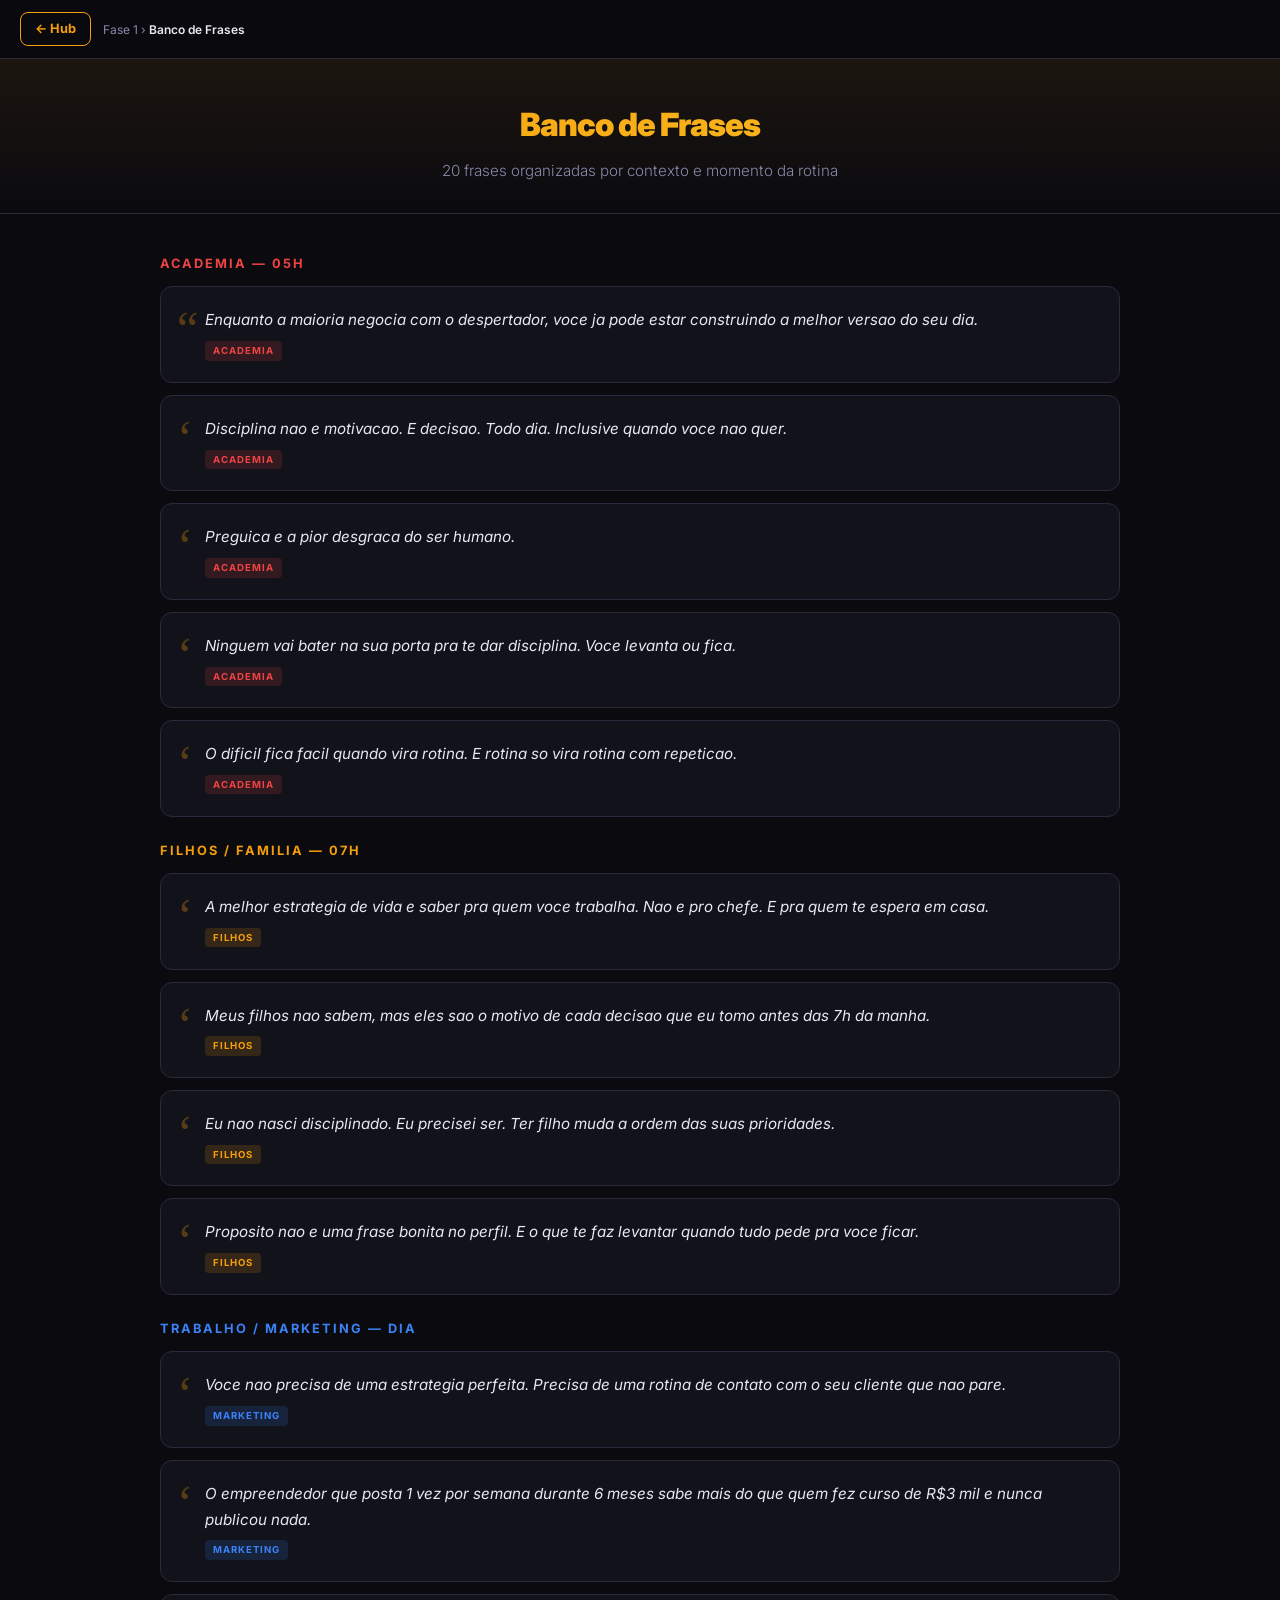
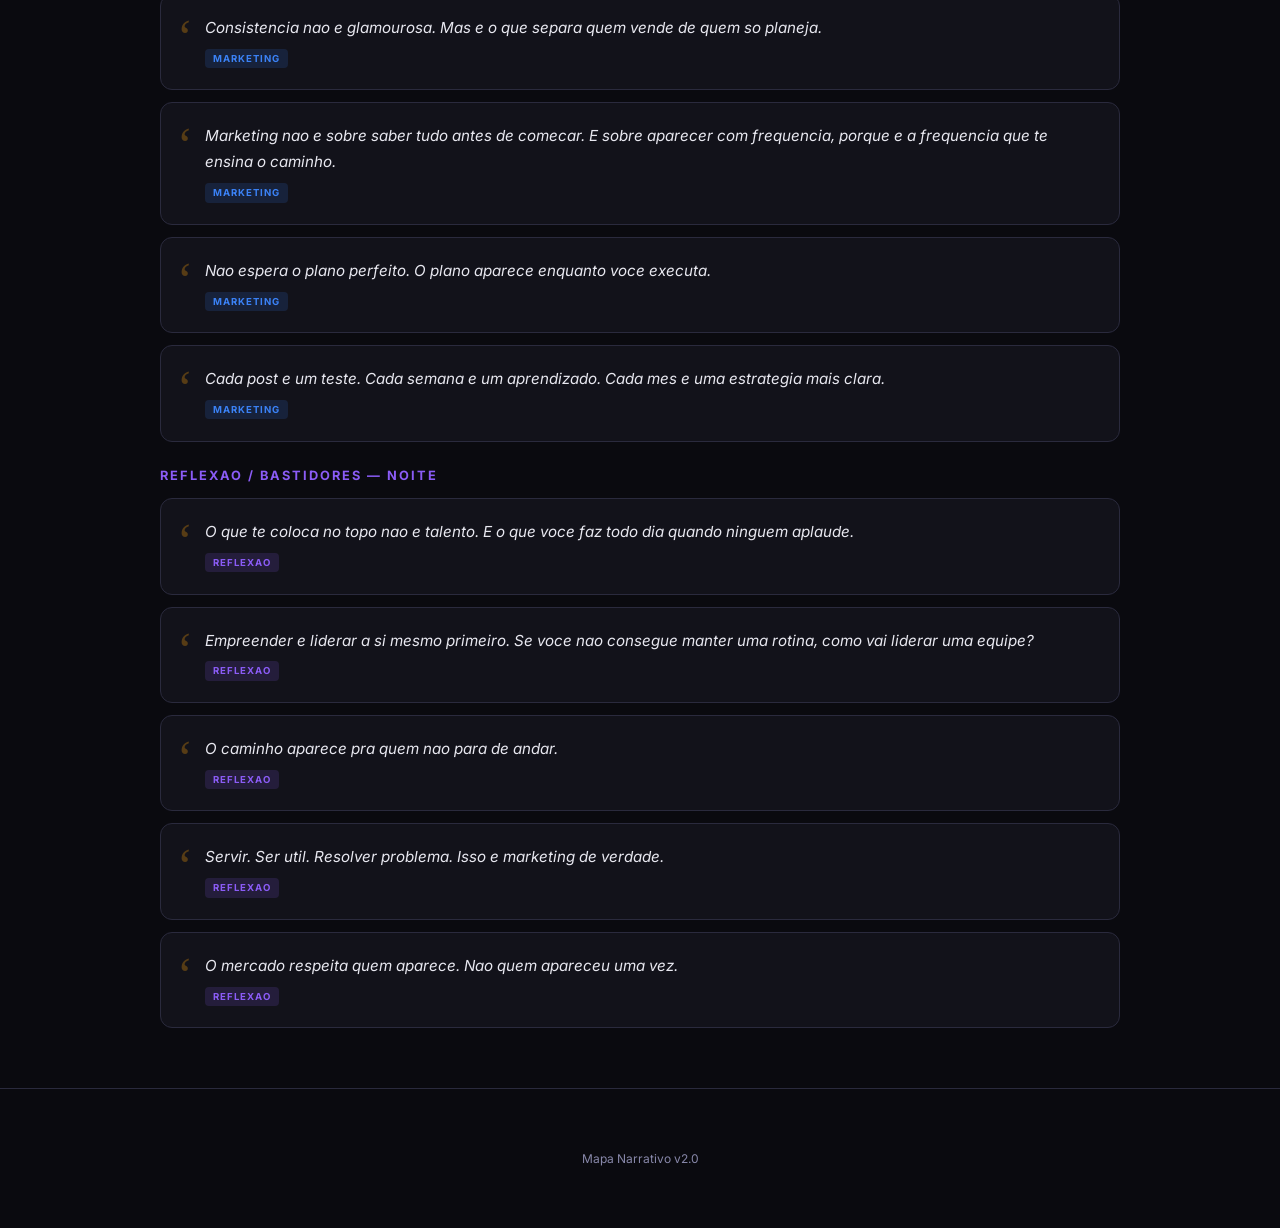
==== frases.html @ aa40a348 "feat: v2.0 multi-pagina — Hub + 12 paginas individuais + CSS compartilhado Hub central com navegacao" ====
<!DOCTYPE html>
<html lang="pt-BR">
<head><meta charset="UTF-8"><meta name="viewport" content="width=device-width, initial-scale=1.0"><title>Frases — Mapa Narrativo</title><link rel="stylesheet" href="styles.css"></head>
<body>
<div class="topbar"><a href="index.html" class="back">&#8592; Hub</a><div class="breadcrumb">Fase 1 &rsaquo; <span>Banco de Frases</span></div></div>
<div class="header"><h1>Banco de Frases</h1><p class="subtitle">20 frases organizadas por contexto e momento da rotina</p></div>

<div class="section">
  <h3 style="font-size:0.8rem;font-weight:700;color:var(--red);letter-spacing:2px;text-transform:uppercase;margin-bottom:12px">Academia — 05h</h3>
  <div class="frase-card"><p>Enquanto a maioria negocia com o despertador, voce ja pode estar construindo a melhor versao do seu dia.</p><span class="frase-tag tag-academia">Academia</span></div>
  <div class="frase-card"><p>Disciplina nao e motivacao. E decisao. Todo dia. Inclusive quando voce nao quer.</p><span class="frase-tag tag-academia">Academia</span></div>
  <div class="frase-card"><p>Preguica e a pior desgraca do ser humano.</p><span class="frase-tag tag-academia">Academia</span></div>
  <div class="frase-card"><p>Ninguem vai bater na sua porta pra te dar disciplina. Voce levanta ou fica.</p><span class="frase-tag tag-academia">Academia</span></div>
  <div class="frase-card"><p>O dificil fica facil quando vira rotina. E rotina so vira rotina com repeticao.</p><span class="frase-tag tag-academia">Academia</span></div>

  <h3 style="font-size:0.8rem;font-weight:700;color:var(--accent);letter-spacing:2px;text-transform:uppercase;margin:24px 0 12px">Filhos / Familia — 07h</h3>
  <div class="frase-card"><p>A melhor estrategia de vida e saber pra quem voce trabalha. Nao e pro chefe. E pra quem te espera em casa.</p><span class="frase-tag tag-filhos">Filhos</span></div>
  <div class="frase-card"><p>Meus filhos nao sabem, mas eles sao o motivo de cada decisao que eu tomo antes das 7h da manha.</p><span class="frase-tag tag-filhos">Filhos</span></div>
  <div class="frase-card"><p>Eu nao nasci disciplinado. Eu precisei ser. Ter filho muda a ordem das suas prioridades.</p><span class="frase-tag tag-filhos">Filhos</span></div>
  <div class="frase-card"><p>Proposito nao e uma frase bonita no perfil. E o que te faz levantar quando tudo pede pra voce ficar.</p><span class="frase-tag tag-filhos">Filhos</span></div>

  <h3 style="font-size:0.8rem;font-weight:700;color:var(--blue);letter-spacing:2px;text-transform:uppercase;margin:24px 0 12px">Trabalho / Marketing — Dia</h3>
  <div class="frase-card"><p>Voce nao precisa de uma estrategia perfeita. Precisa de uma rotina de contato com o seu cliente que nao pare.</p><span class="frase-tag tag-trabalho">Marketing</span></div>
  <div class="frase-card"><p>O empreendedor que posta 1 vez por semana durante 6 meses sabe mais do que quem fez curso de R$3 mil e nunca publicou nada.</p><span class="frase-tag tag-trabalho">Marketing</span></div>
  <div class="frase-card"><p>Consistencia nao e glamourosa. Mas e o que separa quem vende de quem so planeja.</p><span class="frase-tag tag-trabalho">Marketing</span></div>
  <div class="frase-card"><p>Marketing nao e sobre saber tudo antes de comecar. E sobre aparecer com frequencia, porque e a frequencia que te ensina o caminho.</p><span class="frase-tag tag-trabalho">Marketing</span></div>
  <div class="frase-card"><p>Nao espera o plano perfeito. O plano aparece enquanto voce executa.</p><span class="frase-tag tag-trabalho">Marketing</span></div>
  <div class="frase-card"><p>Cada post e um teste. Cada semana e um aprendizado. Cada mes e uma estrategia mais clara.</p><span class="frase-tag tag-trabalho">Marketing</span></div>

  <h3 style="font-size:0.8rem;font-weight:700;color:var(--purple);letter-spacing:2px;text-transform:uppercase;margin:24px 0 12px">Reflexao / Bastidores — Noite</h3>
  <div class="frase-card"><p>O que te coloca no topo nao e talento. E o que voce faz todo dia quando ninguem aplaude.</p><span class="frase-tag tag-reflexao">Reflexao</span></div>
  <div class="frase-card"><p>Empreender e liderar a si mesmo primeiro. Se voce nao consegue manter uma rotina, como vai liderar uma equipe?</p><span class="frase-tag tag-reflexao">Reflexao</span></div>
  <div class="frase-card"><p>O caminho aparece pra quem nao para de andar.</p><span class="frase-tag tag-reflexao">Reflexao</span></div>
  <div class="frase-card"><p>Servir. Ser util. Resolver problema. Isso e marketing de verdade.</p><span class="frase-tag tag-reflexao">Reflexao</span></div>
  <div class="frase-card"><p>O mercado respeita quem aparece. Nao quem apareceu uma vez.</p><span class="frase-tag tag-reflexao">Reflexao</span></div>
</div>

<div class="footer"><p>Mapa Narrativo v2.0</p></div>
</body></html>
---- styles.css ----
@import url('https://fonts.googleapis.com/css2?family=Inter:wght@300;400;500;600;700;800;900&display=swap');

:root {
  --bg: #0a0a0f;
  --surface: #12121a;
  --surface-2: #1a1a26;
  --surface-3: #222233;
  --border: #2a2a3d;
  --text: #e8e8f0;
  --text-muted: #8888aa;
  --accent: #f59e0b;
  --accent-glow: rgba(245, 158, 11, 0.15);
  --blue: #3b82f6;
  --green: #10b981;
  --red: #ef4444;
  --purple: #8b5cf6;
  --cyan: #06b6d4;
}

* { margin: 0; padding: 0; box-sizing: border-box; }

body {
  font-family: 'Inter', sans-serif;
  background: var(--bg);
  color: var(--text);
  line-height: 1.6;
  min-height: 100vh;
}

/* HEADER */
.header {
  text-align: center;
  padding: 40px 20px 30px;
  background: linear-gradient(180deg, rgba(245,158,11,0.08) 0%, transparent 100%);
  border-bottom: 1px solid var(--border);
}
.header h1 {
  font-size: 2rem;
  font-weight: 900;
  letter-spacing: -1px;
  background: linear-gradient(135deg, var(--accent), #fbbf24);
  -webkit-background-clip: text;
  -webkit-text-fill-color: transparent;
  margin-bottom: 8px;
}
.header .subtitle {
  font-size: 0.95rem;
  color: var(--text-muted);
  max-width: 600px;
  margin: 0 auto;
  font-weight: 300;
}
.header .version {
  margin-top: 12px;
  font-size: 0.7rem;
  color: var(--text-muted);
  opacity: 0.5;
}

/* TOPBAR NAV */
.topbar {
  display: flex;
  align-items: center;
  gap: 12px;
  padding: 12px 20px;
  background: rgba(10,10,15,0.95);
  backdrop-filter: blur(10px);
  border-bottom: 1px solid var(--border);
  position: sticky;
  top: 0;
  z-index: 100;
}
.topbar .back {
  color: var(--accent);
  text-decoration: none;
  font-size: 0.8rem;
  font-weight: 700;
  padding: 6px 14px;
  border-radius: 8px;
  border: 1px solid var(--accent);
  transition: all 0.3s;
  white-space: nowrap;
}
.topbar .back:hover {
  background: var(--accent);
  color: var(--bg);
}
.topbar .breadcrumb {
  font-size: 0.75rem;
  color: var(--text-muted);
}
.topbar .breadcrumb span { color: var(--text); font-weight: 600; }

/* SECTIONS */
.section {
  margin: 40px auto;
  max-width: 1000px;
  padding: 0 20px;
}
.section-title {
  display: flex;
  align-items: center;
  gap: 12px;
  margin-bottom: 24px;
  padding-bottom: 12px;
  border-bottom: 1px solid var(--border);
}
.section-title .icon {
  width: 40px;
  height: 40px;
  border-radius: 10px;
  display: flex;
  align-items: center;
  justify-content: center;
  font-size: 1.2rem;
  flex-shrink: 0;
}
.section-title h2 {
  font-size: 1.4rem;
  font-weight: 800;
  letter-spacing: -0.5px;
}
.section-title .count {
  font-size: 0.7rem;
  color: var(--text-muted);
  background: var(--surface-2);
  padding: 2px 10px;
  border-radius: 10px;
  margin-left: auto;
}

.icon-amber { background: var(--accent-glow); color: var(--accent); }
.icon-blue { background: rgba(59,130,246,0.15); color: var(--blue); }
.icon-green { background: rgba(16,185,129,0.15); color: var(--green); }
.icon-red { background: rgba(239,68,68,0.15); color: var(--red); }
.icon-purple { background: rgba(139,92,246,0.15); color: var(--purple); }
.icon-cyan { background: rgba(6,182,212,0.15); color: var(--cyan); }

/* CARDS */
.cards { display: grid; gap: 16px; }
.cards.cols-2 { grid-template-columns: repeat(auto-fit, minmax(300px, 1fr)); }
.cards.cols-3 { grid-template-columns: repeat(auto-fit, minmax(260px, 1fr)); }
.cards.cols-4 { grid-template-columns: repeat(auto-fit, minmax(200px, 1fr)); }

.card {
  background: var(--surface);
  border: 1px solid var(--border);
  border-radius: 12px;
  padding: 24px;
  transition: all 0.3s;
}
.card:hover {
  border-color: var(--accent);
  transform: translateY(-2px);
  box-shadow: 0 8px 30px rgba(0,0,0,0.3);
}
.card-label {
  font-size: 0.65rem;
  font-weight: 700;
  letter-spacing: 2px;
  text-transform: uppercase;
  margin-bottom: 8px;
}
.card h3 { font-size: 1.1rem; font-weight: 700; margin-bottom: 8px; }
.card p, .card li { font-size: 0.85rem; color: var(--text-muted); line-height: 1.7; }
.card ul { list-style: none; padding: 0; }
.card ul li::before {
  content: '';
  display: inline-block;
  width: 6px;
  height: 6px;
  border-radius: 50%;
  margin-right: 8px;
  vertical-align: middle;
}

.accent-amber .card-label, .accent-amber h3 { color: var(--accent); }
.accent-amber ul li::before { background: var(--accent); }
.accent-blue .card-label, .accent-blue h3 { color: var(--blue); }
.accent-blue ul li::before { background: var(--blue); }
.accent-green .card-label, .accent-green h3 { color: var(--green); }
.accent-green ul li::before { background: var(--green); }
.accent-red .card-label, .accent-red h3 { color: var(--red); }
.accent-red ul li::before { background: var(--red); }
.accent-purple .card-label, .accent-purple h3 { color: var(--purple); }
.accent-purple ul li::before { background: var(--purple); }
.accent-cyan .card-label, .accent-cyan h3 { color: var(--cyan); }
.accent-cyan ul li::before { background: var(--cyan); }

/* TESE */
.tese {
  max-width: 800px;
  margin: 40px auto;
  padding: 40px;
  background: var(--surface);
  border: 1px solid var(--accent);
  border-radius: 16px;
  text-align: center;
  box-shadow: 0 0 60px var(--accent-glow);
  position: relative;
}
.tese::before {
  content: 'TESE CENTRAL';
  position: absolute;
  top: -12px;
  left: 50%;
  transform: translateX(-50%);
  background: var(--accent);
  color: var(--bg);
  font-size: 0.7rem;
  font-weight: 800;
  padding: 4px 16px;
  border-radius: 20px;
  letter-spacing: 2px;
}
.tese blockquote {
  font-size: 1.3rem;
  font-weight: 500;
  line-height: 1.8;
  font-style: italic;
}

/* CICLO */
.ciclo {
  max-width: 700px;
  margin: 40px auto;
  display: flex;
  justify-content: center;
  gap: 0;
  flex-wrap: wrap;
  align-items: center;
}
.ciclo-step {
  background: var(--surface-2);
  border: 1px solid var(--border);
  border-radius: 12px;
  padding: 16px 24px;
  text-align: center;
  min-width: 140px;
}
.ciclo-step .step-num { font-size: 0.65rem; font-weight: 700; color: var(--accent); letter-spacing: 2px; text-transform: uppercase; }
.ciclo-step .step-title { font-size: 1rem; font-weight: 700; margin-top: 4px; }
.ciclo-step .step-desc { font-size: 0.75rem; color: var(--text-muted); margin-top: 4px; }
.ciclo-arrow { font-size: 1.5rem; color: var(--accent); padding: 0 8px; }

/* BANDEIRA */
.bandeira {
  background: var(--surface);
  border-left: 4px solid var(--accent);
  border-radius: 0 12px 12px 0;
  padding: 24px 28px;
  margin-bottom: 16px;
}
.bandeira .num { font-size: 0.65rem; font-weight: 800; color: var(--accent); letter-spacing: 2px; margin-bottom: 4px; }
.bandeira h3 { font-size: 1.1rem; font-weight: 700; margin-bottom: 8px; }
.bandeira p { font-size: 0.85rem; color: var(--text-muted); }

/* ORIGEM */
.origem-box {
  max-width: 700px;
  margin: 0 auto;
  background: var(--surface);
  border: 1px solid var(--border);
  border-radius: 16px;
  padding: 40px;
  text-align: center;
}
.origem-box .origem-quote { font-size: 1.15rem; font-style: italic; line-height: 1.8; margin-bottom: 16px; }
.origem-box .origem-sub { font-size: 0.85rem; color: var(--text-muted); max-width: 500px; margin: 0 auto; }

/* TIMELINE */
.timeline { position: relative; padding-left: 60px; }
.timeline::before {
  content: '';
  position: absolute;
  left: 24px;
  top: 0;
  bottom: 0;
  width: 2px;
  background: linear-gradient(180deg, var(--red), var(--accent), var(--blue), var(--purple));
}
.timeline-item {
  position: relative;
  margin-bottom: 32px;
  background: var(--surface);
  border: 1px solid var(--border);
  border-radius: 12px;
  padding: 24px;
}
.timeline-item::before {
  content: '';
  position: absolute;
  left: -44px;
  top: 28px;
  width: 14px;
  height: 14px;
  border-radius: 50%;
  border: 3px solid;
  background: var(--bg);
}
.timeline-item:nth-child(1)::before { border-color: var(--red); }
.timeline-item:nth-child(2)::before { border-color: var(--accent); }
.timeline-item:nth-child(3)::before { border-color: var(--blue); }
.timeline-item:nth-child(4)::before { border-color: var(--purple); }
.timeline-hora { font-size: 0.7rem; font-weight: 800; letter-spacing: 2px; margin-bottom: 4px; }
.timeline-item:nth-child(1) .timeline-hora { color: var(--red); }
.timeline-item:nth-child(2) .timeline-hora { color: var(--accent); }
.timeline-item:nth-child(3) .timeline-hora { color: var(--blue); }
.timeline-item:nth-child(4) .timeline-hora { color: var(--purple); }
.timeline-item h3 { font-size: 1.05rem; font-weight: 700; margin-bottom: 4px; }
.timeline-meta { display: flex; gap: 16px; margin-top: 8px; flex-wrap: wrap; }
.timeline-meta span { font-size: 0.75rem; color: var(--text-muted); background: var(--surface-2); padding: 4px 10px; border-radius: 6px; }

/* FRASES */
.frase-card {
  background: var(--surface);
  border: 1px solid var(--border);
  border-radius: 12px;
  padding: 20px 24px;
  margin-bottom: 12px;
  position: relative;
  transition: all 0.3s;
}
.frase-card:hover { border-color: var(--accent); background: var(--surface-2); }
.frase-card::before { content: open-quote; font-size: 3rem; color: var(--accent); opacity: 0.3; position: absolute; top: 4px; left: 16px; font-family: Georgia, serif; }
.frase-card p { font-size: 0.95rem; font-style: italic; padding-left: 20px; line-height: 1.7; }
.frase-tag { display: inline-block; font-size: 0.6rem; font-weight: 700; letter-spacing: 1px; text-transform: uppercase; padding: 2px 8px; border-radius: 4px; margin-top: 8px; margin-left: 20px; }
.tag-academia { background: rgba(239,68,68,0.15); color: var(--red); }
.tag-filhos { background: var(--accent-glow); color: var(--accent); }
.tag-trabalho { background: rgba(59,130,246,0.15); color: var(--blue); }
.tag-reflexao { background: rgba(139,92,246,0.15); color: var(--purple); }

/* QUADRANTE */
.quadrante {
  display: grid;
  grid-template-columns: 1fr 1fr;
  gap: 16px;
  max-width: 700px;
  margin: 0 auto;
  position: relative;
}
.quadrante::before { content: ''; position: absolute; top: 50%; left: 0; right: 0; height: 1px; background: var(--border); }
.quadrante::after { content: ''; position: absolute; left: 50%; top: 0; bottom: 0; width: 1px; background: var(--border); }
.quad-item {
  background: var(--surface);
  border: 1px solid var(--border);
  border-radius: 12px;
  padding: 24px;
  text-align: center;
  transition: all 0.3s;
}
.quad-item:hover { border-color: var(--accent); }
.quad-item .quad-name { font-size: 0.95rem; font-weight: 800; margin-bottom: 4px; }
.quad-item .quad-role { font-size: 0.7rem; color: var(--text-muted); margin-bottom: 8px; }
.quad-item .quad-absorve { font-size: 0.8rem; color: var(--accent); font-style: italic; }
.quad-axis { text-align: center; font-size: 0.65rem; font-weight: 700; letter-spacing: 3px; text-transform: uppercase; color: var(--text-muted); padding: 8px 0; }

/* PILAR */
.pilar-card {
  background: var(--surface);
  border: 1px solid var(--border);
  border-radius: 12px;
  padding: 28px;
  position: relative;
  overflow: hidden;
}
.pilar-card::after { content: ''; position: absolute; top: 0; left: 0; right: 0; height: 3px; }
.pilar-card:nth-child(1)::after { background: var(--red); }
.pilar-card:nth-child(2)::after { background: var(--accent); }
.pilar-card:nth-child(3)::after { background: var(--green); }
.pilar-card:nth-child(4)::after { background: var(--blue); }
.pilar-num { font-size: 2.5rem; font-weight: 900; opacity: 0.1; position: absolute; top: 12px; right: 20px; }
.pilar-card h3 { font-size: 1rem; font-weight: 700; margin-bottom: 8px; }
.pilar-card .pilar-msg { font-size: 0.8rem; color: var(--accent); font-style: italic; margin-top: 12px; padding-top: 12px; border-top: 1px solid var(--border); }

/* TABLE */
.compare-table { width: 100%; border-collapse: collapse; }
.compare-table th { text-align: left; font-size: 0.7rem; font-weight: 700; letter-spacing: 2px; text-transform: uppercase; color: var(--text-muted); padding: 12px 16px; border-bottom: 1px solid var(--border); }
.compare-table td { padding: 14px 16px; font-size: 0.85rem; border-bottom: 1px solid var(--border); vertical-align: top; }
.compare-table tr:last-child td { border-bottom: none; }
.compare-table .outros { color: var(--text-muted); }
.compare-table .voce { color: var(--accent); font-weight: 600; }

/* FOOTER */
.footer {
  text-align: center;
  padding: 60px 20px;
  color: var(--text-muted);
  font-size: 0.75rem;
  border-top: 1px solid var(--border);
  margin-top: 60px;
}
.footer .status {
  display: inline-block;
  background: rgba(16,185,129,0.15);
  color: var(--green);
  padding: 4px 12px;
  border-radius: 20px;
  font-weight: 600;
  font-size: 0.7rem;
  margin-bottom: 8px;
}

/* HUB */
.hub-grid {
  display: grid;
  grid-template-columns: repeat(auto-fit, minmax(280px, 1fr));
  gap: 16px;
  max-width: 1000px;
  margin: 0 auto;
  padding: 0 20px;
}
.hub-card {
  background: var(--surface);
  border: 1px solid var(--border);
  border-radius: 16px;
  padding: 28px;
  text-decoration: none;
  color: var(--text);
  transition: all 0.3s;
  position: relative;
  overflow: hidden;
}
.hub-card:hover {
  border-color: var(--accent);
  transform: translateY(-4px);
  box-shadow: 0 12px 40px rgba(0,0,0,0.4);
}
.hub-card .hub-icon { font-size: 1.5rem; margin-bottom: 12px; display: block; }
.hub-card .hub-phase { font-size: 0.6rem; font-weight: 700; letter-spacing: 2px; text-transform: uppercase; margin-bottom: 6px; }
.hub-card h3 { font-size: 1.05rem; font-weight: 700; margin-bottom: 6px; }
.hub-card p { font-size: 0.8rem; color: var(--text-muted); }
.hub-card::after { content: ''; position: absolute; top: 0; left: 0; right: 0; height: 3px; }

/* RESPONSIVE */
@media (max-width: 768px) {
  .header h1 { font-size: 1.6rem; }
  .tese blockquote { font-size: 1.05rem; }
  .ciclo { flex-direction: column; align-items: center; }
  .ciclo-arrow { transform: rotate(90deg); }
  .quadrante { grid-template-columns: 1fr; }
  .quadrante::after { display: none; }
  .timeline { padding-left: 40px; }
  .timeline::before { left: 14px; }
  .timeline-item::before { left: -34px; }
  .hub-grid { grid-template-columns: 1fr; }
  .cards.cols-4 { grid-template-columns: repeat(auto-fit, minmax(140px, 1fr)); }
}
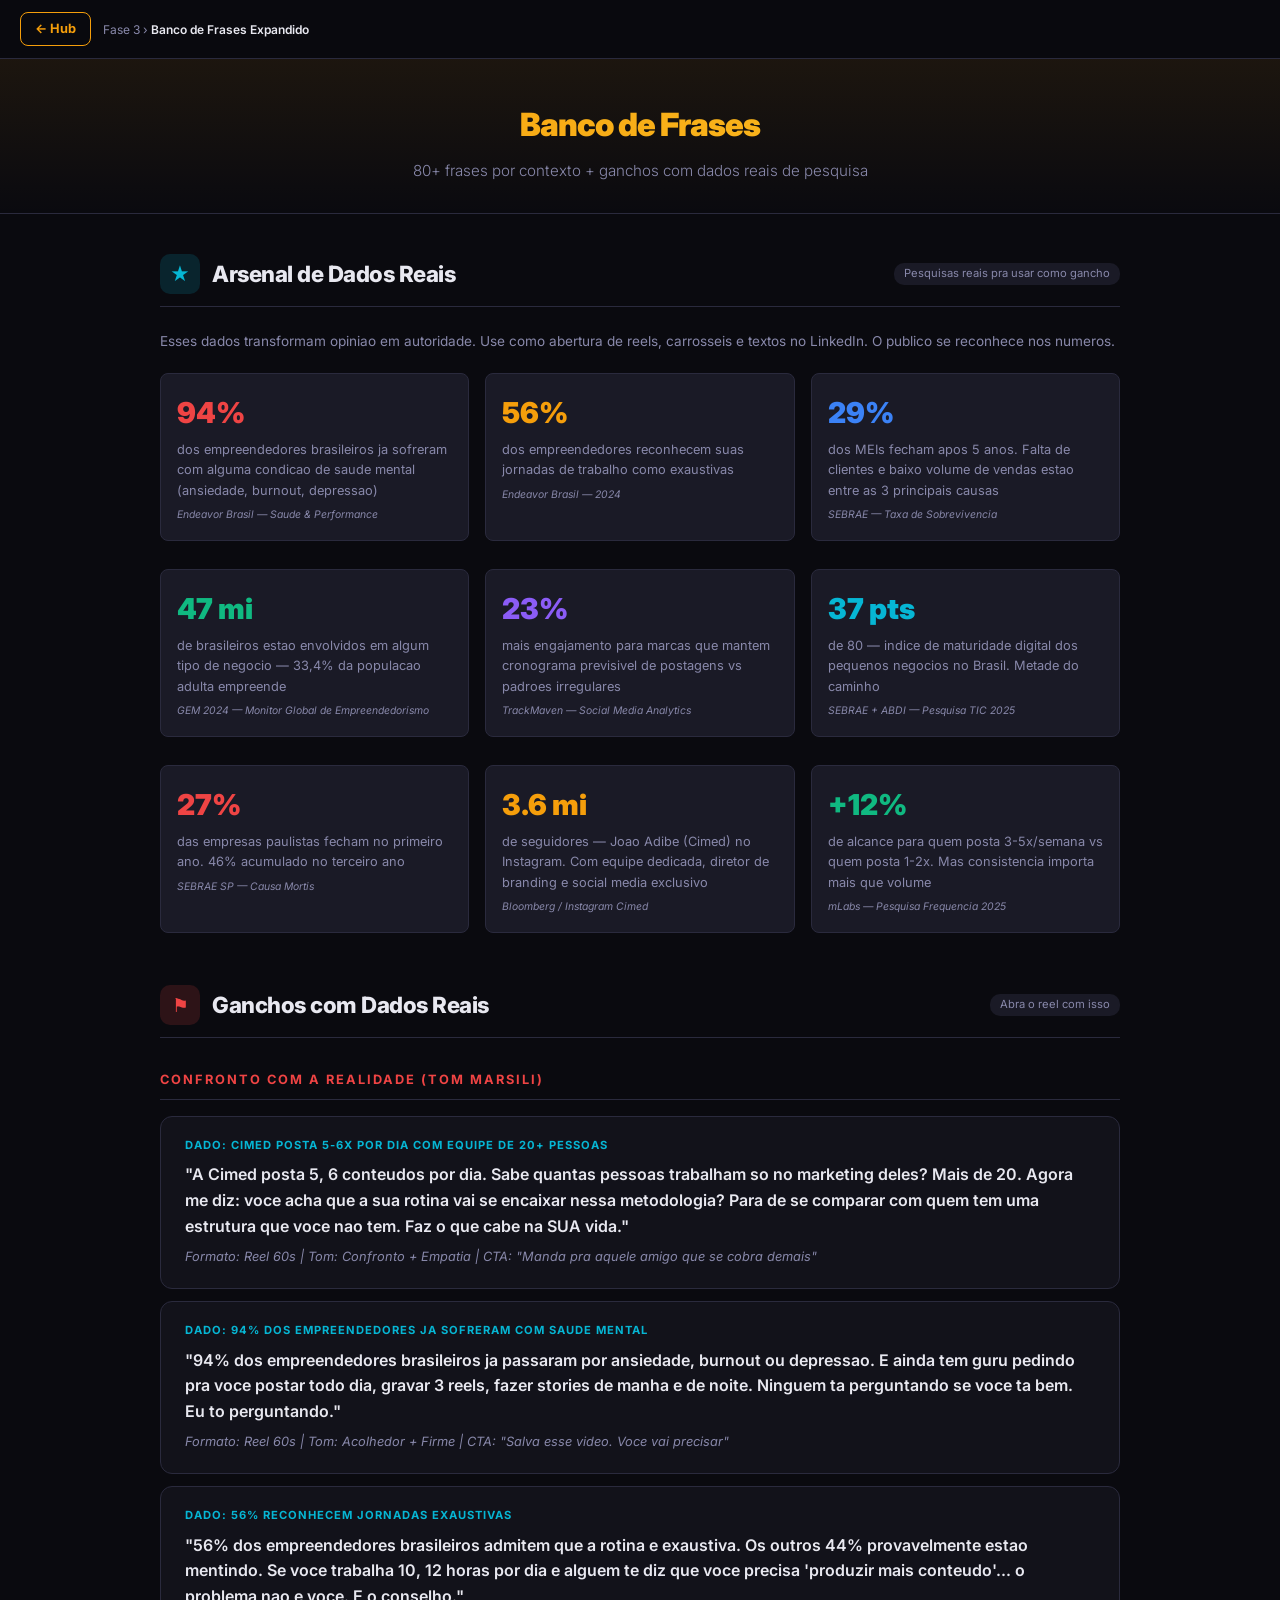
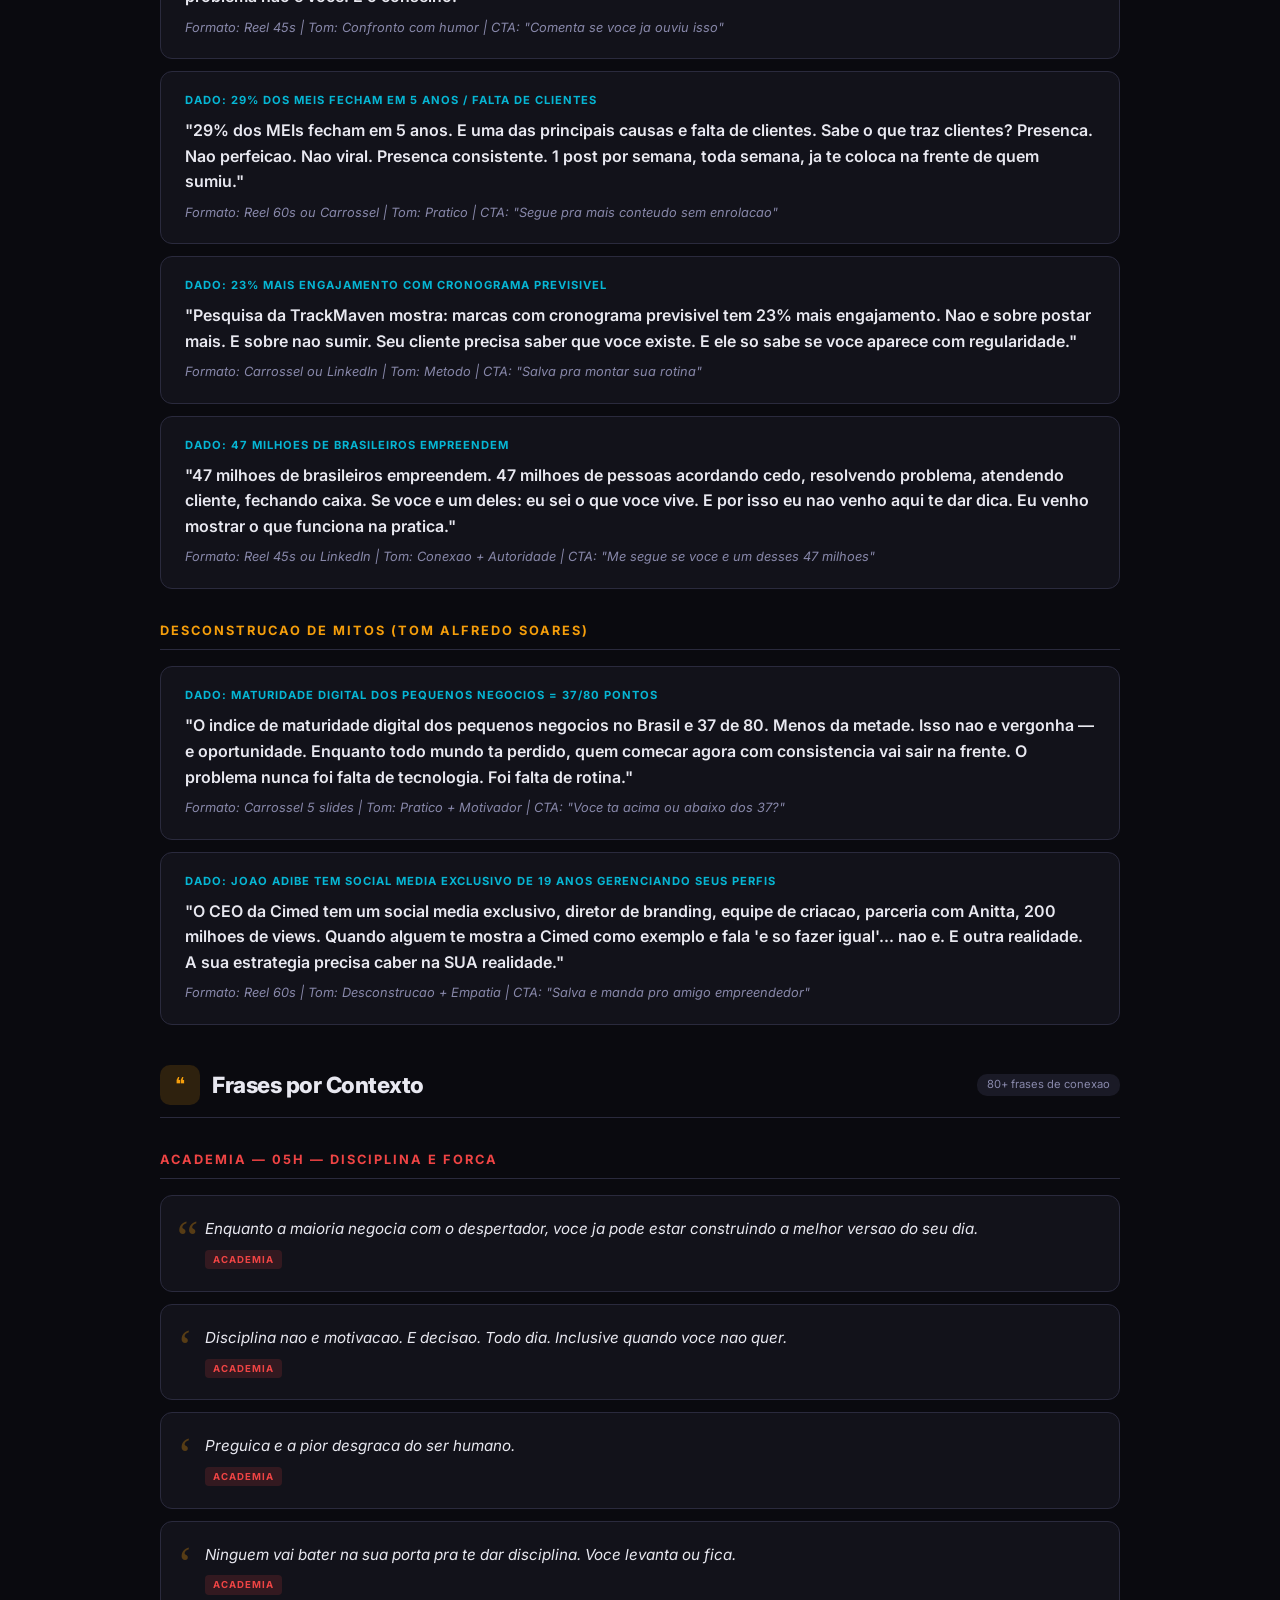
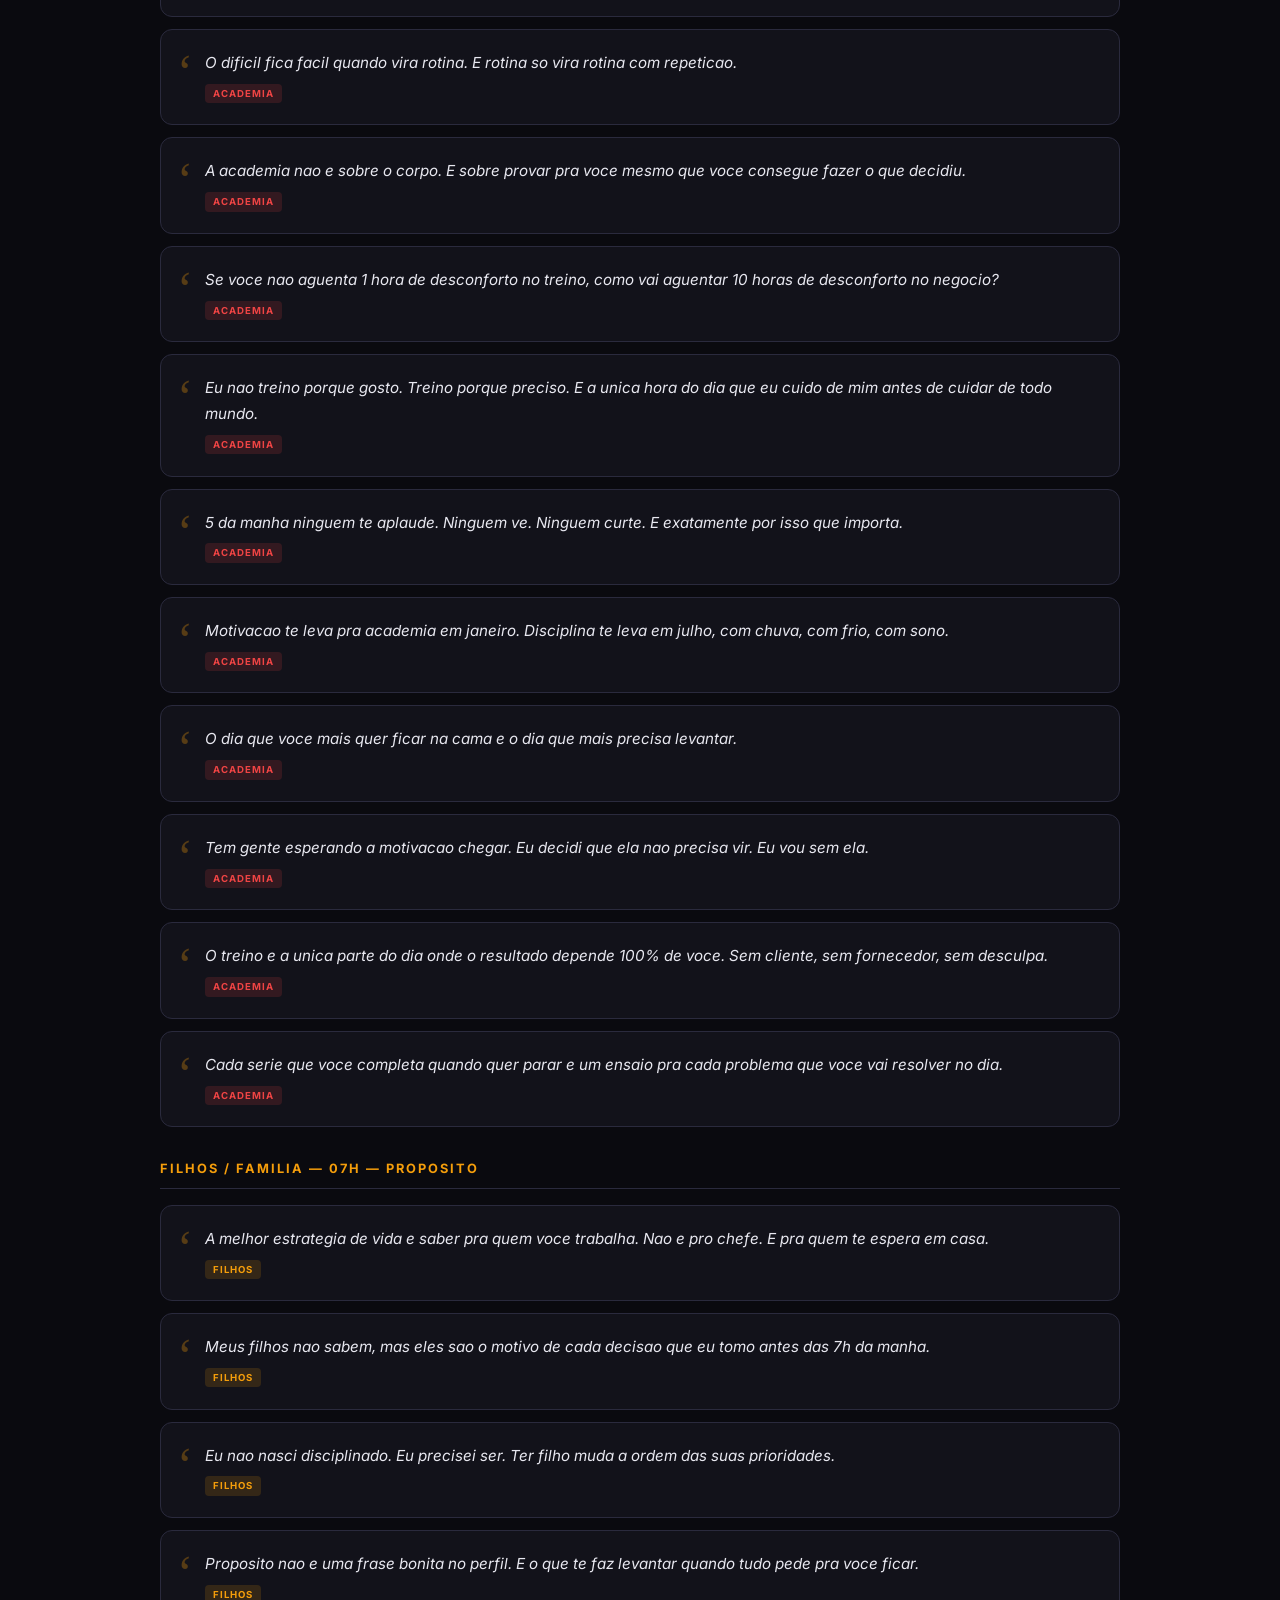
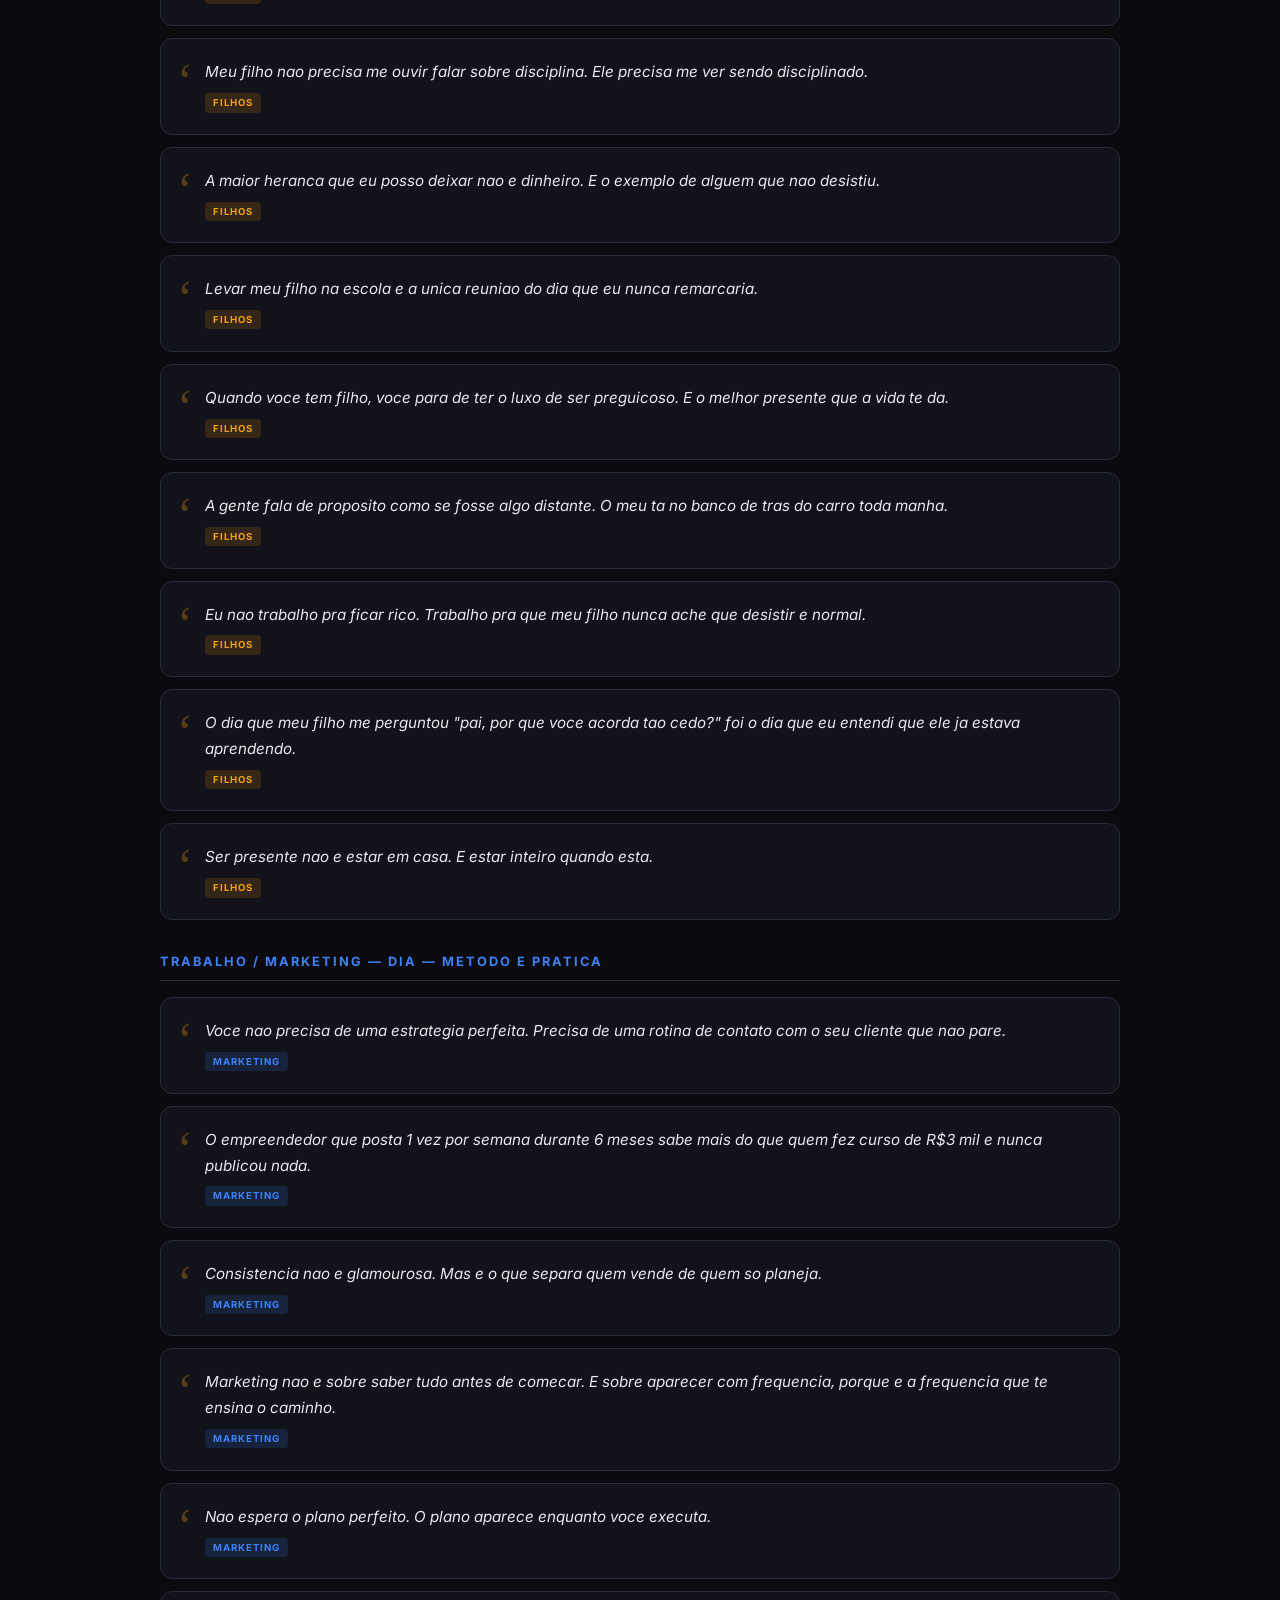
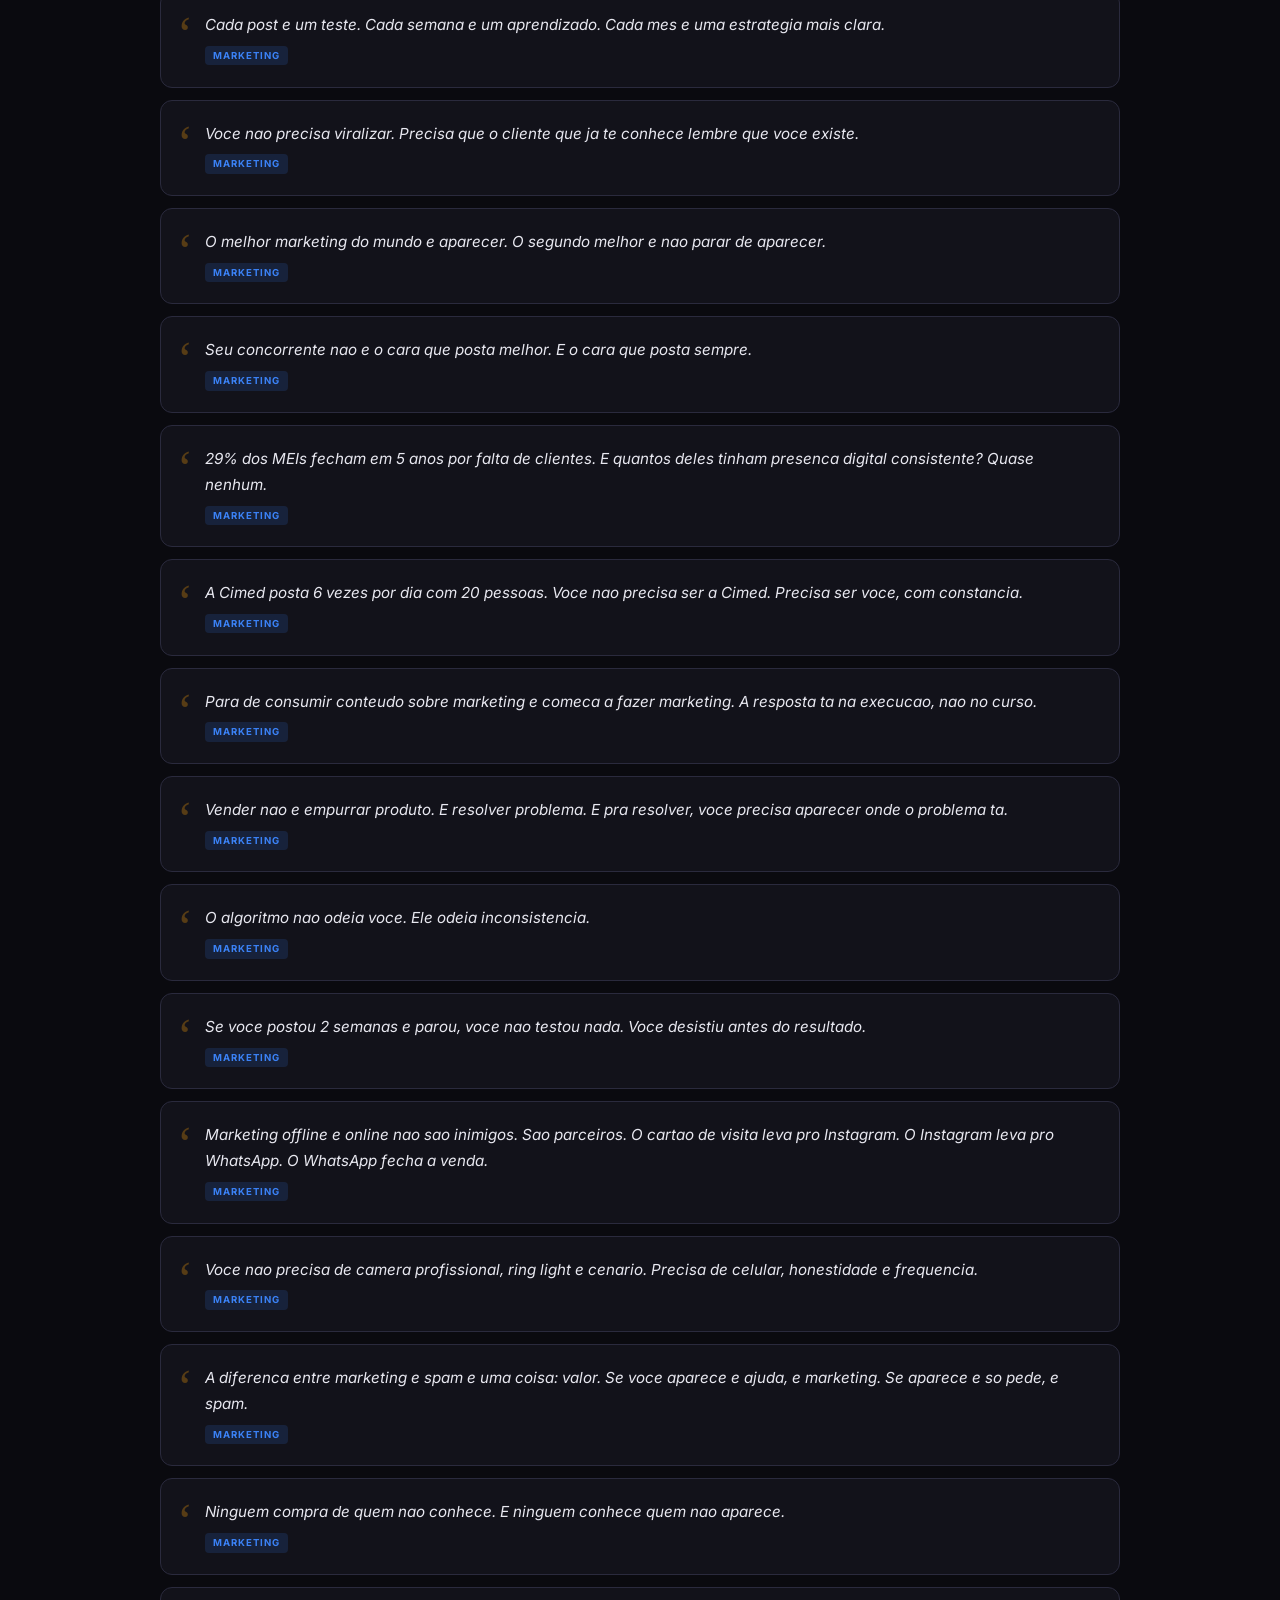
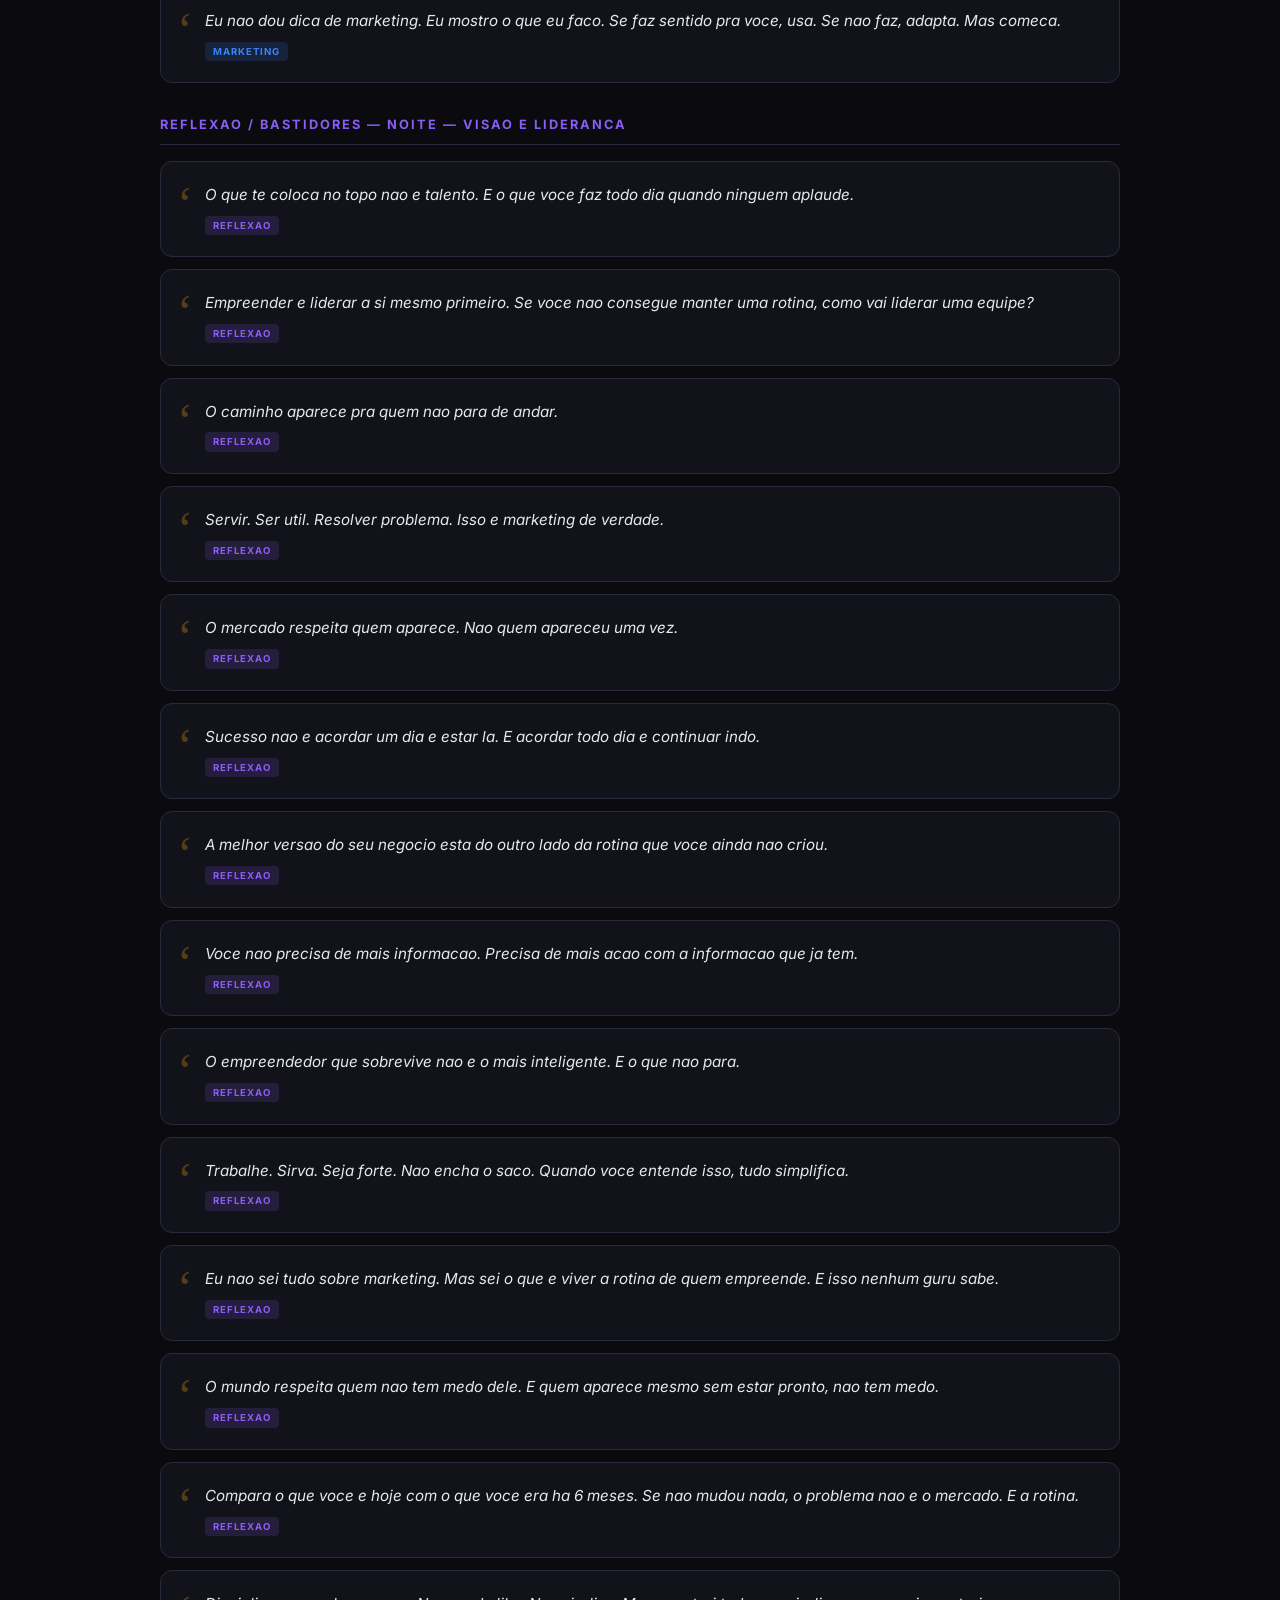
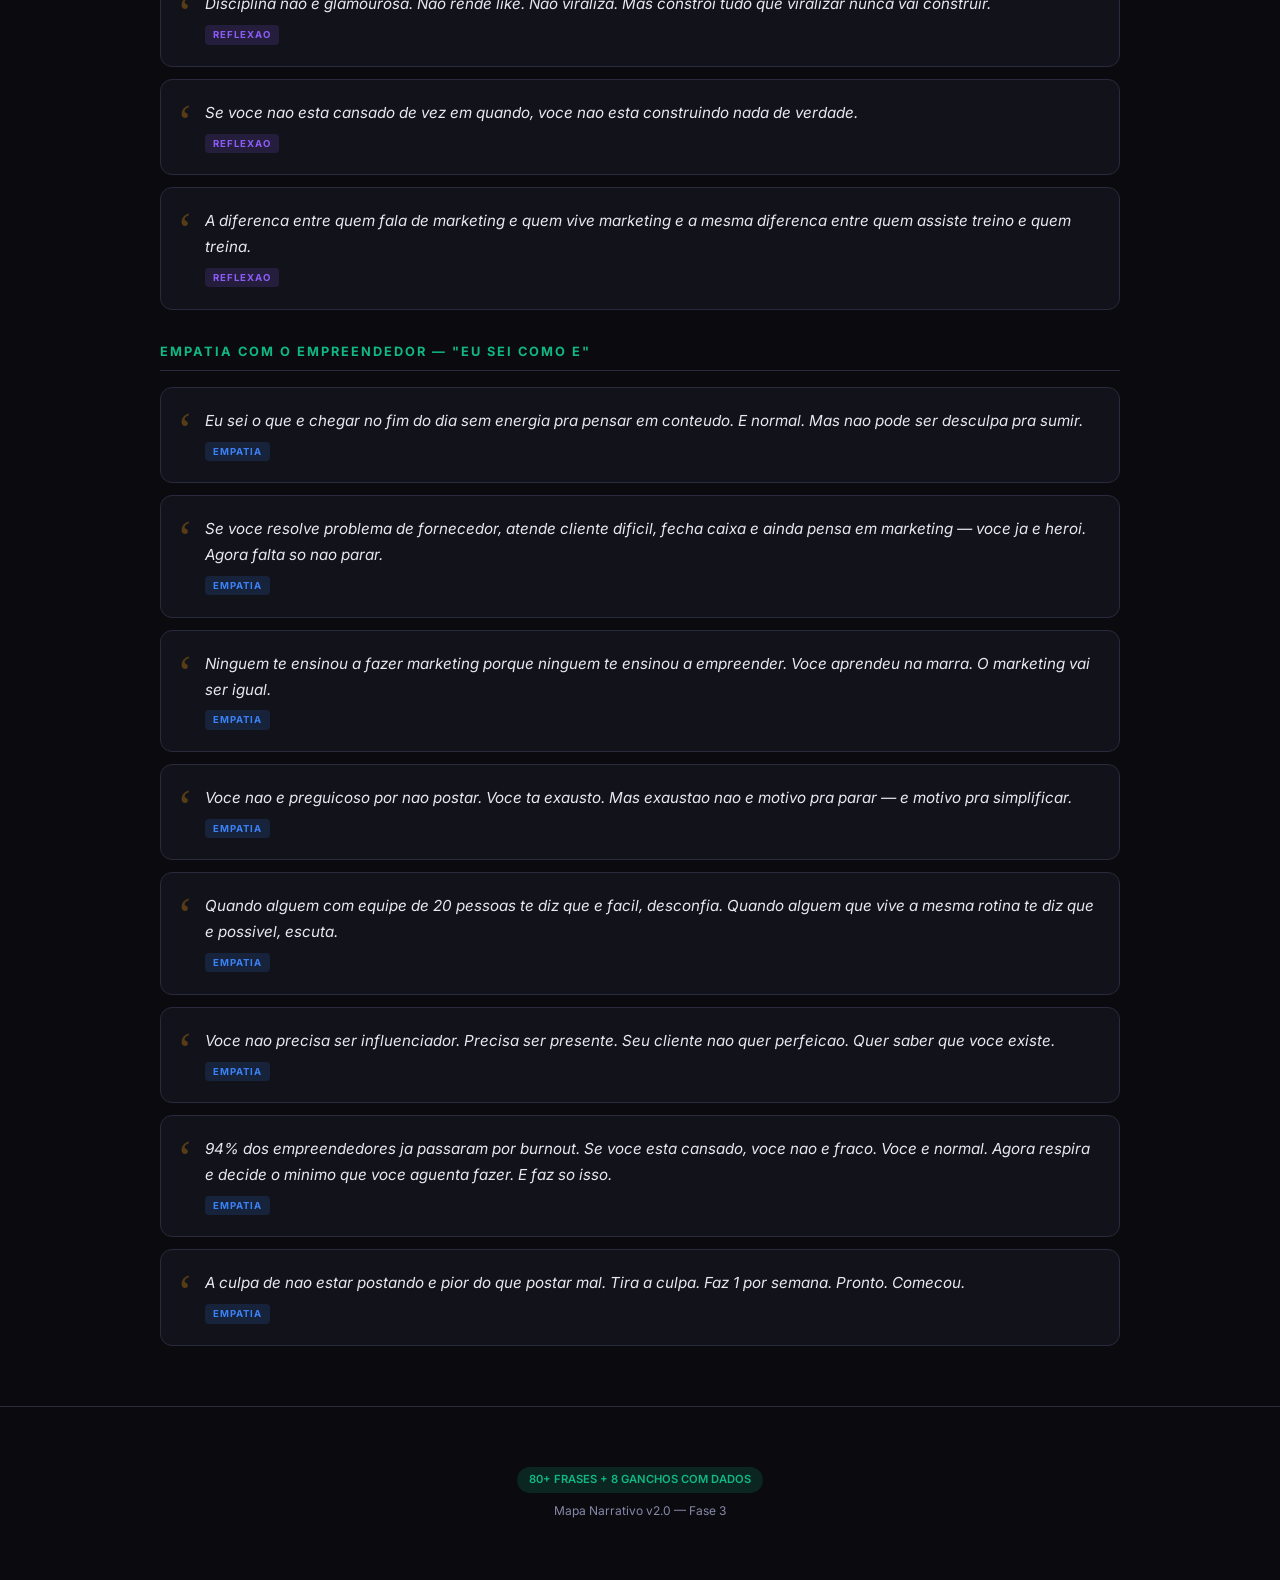
==== commit 2a581e36: "feat: Fase 3 — Banco de frases expandido (80+) + ganchos com dados reais - 9 dados reais de pesquisa" ====
--- a/frases.html
+++ b/frases.html
@@ -1,39 +1,191 @@
 <!DOCTYPE html>
 <html lang="pt-BR">
-<head><meta charset="UTF-8"><meta name="viewport" content="width=device-width, initial-scale=1.0"><title>Frases — Mapa Narrativo</title><link rel="stylesheet" href="styles.css"></head>
+<head><meta charset="UTF-8"><meta name="viewport" content="width=device-width, initial-scale=1.0"><title>Banco de Frases — Mapa Narrativo</title><link rel="stylesheet" href="styles.css">
+<style>
+  .data-box { background: var(--surface-2); border: 1px solid var(--border); border-radius: 8px; padding: 16px; margin-bottom: 12px; }
+  .data-box .data-stat { font-size: 1.8rem; font-weight: 900; margin-bottom: 4px; }
+  .data-box .data-source { font-size: 0.65rem; color: var(--text-muted); margin-top: 6px; font-style: italic; }
+  .data-box p { font-size: 0.8rem; color: var(--text-muted); }
+  .gancho-box { background: var(--surface); border: 1px solid var(--border); border-radius: 12px; padding: 20px 24px; margin-bottom: 12px; }
+  .gancho-box .gancho-dado { font-size: 0.7rem; font-weight: 700; color: var(--cyan); letter-spacing: 1px; text-transform: uppercase; margin-bottom: 8px; }
+  .gancho-box .gancho-frase { font-size: 1rem; font-weight: 600; color: var(--text); line-height: 1.6; }
+  .gancho-box .gancho-contexto { font-size: 0.8rem; color: var(--text-muted); margin-top: 8px; font-style: italic; }
+  .cat-header { font-size: 0.8rem; font-weight: 700; letter-spacing: 2px; text-transform: uppercase; margin: 32px 0 16px; padding-bottom: 8px; border-bottom: 1px solid var(--border); }
+</style>
+</head>
 <body>
-<div class="topbar"><a href="index.html" class="back">&#8592; Hub</a><div class="breadcrumb">Fase 1 &rsaquo; <span>Banco de Frases</span></div></div>
-<div class="header"><h1>Banco de Frases</h1><p class="subtitle">20 frases organizadas por contexto e momento da rotina</p></div>
+<div class="topbar"><a href="index.html" class="back">&#8592; Hub</a><div class="breadcrumb">Fase 3 &rsaquo; <span>Banco de Frases Expandido</span></div></div>
+<div class="header"><h1>Banco de Frases</h1><p class="subtitle">80+ frases por contexto + ganchos com dados reais de pesquisa</p></div>
 
+<!-- DADOS REAIS -->
 <div class="section">
-  <h3 style="font-size:0.8rem;font-weight:700;color:var(--red);letter-spacing:2px;text-transform:uppercase;margin-bottom:12px">Academia — 05h</h3>
+  <div class="section-title"><div class="icon icon-cyan">&#9733;</div><h2>Arsenal de Dados Reais</h2><span class="count">Pesquisas reais pra usar como gancho</span></div>
+
+  <p style="font-size:0.85rem;color:var(--text-muted);margin-bottom:20px">Esses dados transformam opiniao em autoridade. Use como abertura de reels, carrosseis e textos no LinkedIn. O publico se reconhece nos numeros.</p>
+
+  <div class="cards cols-3" style="margin-bottom:24px">
+    <div class="data-box"><div class="data-stat" style="color:var(--red)">94%</div><p>dos empreendedores brasileiros ja sofreram com alguma condicao de saude mental (ansiedade, burnout, depressao)</p><div class="data-source">Endeavor Brasil — Saude & Performance</div></div>
+    <div class="data-box"><div class="data-stat" style="color:var(--accent)">56%</div><p>dos empreendedores reconhecem suas jornadas de trabalho como exaustivas</p><div class="data-source">Endeavor Brasil — 2024</div></div>
+    <div class="data-box"><div class="data-stat" style="color:var(--blue)">29%</div><p>dos MEIs fecham apos 5 anos. Falta de clientes e baixo volume de vendas estao entre as 3 principais causas</p><div class="data-source">SEBRAE — Taxa de Sobrevivencia</div></div>
+    <div class="data-box"><div class="data-stat" style="color:var(--green)">47 mi</div><p>de brasileiros estao envolvidos em algum tipo de negocio — 33,4% da populacao adulta empreende</p><div class="data-source">GEM 2024 — Monitor Global de Empreendedorismo</div></div>
+    <div class="data-box"><div class="data-stat" style="color:var(--purple)">23%</div><p>mais engajamento para marcas que mantem cronograma previsivel de postagens vs padroes irregulares</p><div class="data-source">TrackMaven — Social Media Analytics</div></div>
+    <div class="data-box"><div class="data-stat" style="color:var(--cyan)">37 pts</div><p>de 80 — indice de maturidade digital dos pequenos negocios no Brasil. Metade do caminho</p><div class="data-source">SEBRAE + ABDI — Pesquisa TIC 2025</div></div>
+    <div class="data-box"><div class="data-stat" style="color:var(--red)">27%</div><p>das empresas paulistas fecham no primeiro ano. 46% acumulado no terceiro ano</p><div class="data-source">SEBRAE SP — Causa Mortis</div></div>
+    <div class="data-box"><div class="data-stat" style="color:var(--accent)">3.6 mi</div><p>de seguidores — Joao Adibe (Cimed) no Instagram. Com equipe dedicada, diretor de branding e social media exclusivo</p><div class="data-source">Bloomberg / Instagram Cimed</div></div>
+    <div class="data-box"><div class="data-stat" style="color:var(--green)">+12%</div><p>de alcance para quem posta 3-5x/semana vs quem posta 1-2x. Mas consistencia importa mais que volume</p><div class="data-source">mLabs — Pesquisa Frequencia 2025</div></div>
+  </div>
+</div>
+
+<!-- GANCHOS COM DADOS -->
+<div class="section">
+  <div class="section-title"><div class="icon icon-red">&#9873;</div><h2>Ganchos com Dados Reais</h2><span class="count">Abra o reel com isso</span></div>
+
+  <div class="cat-header" style="color:var(--red)">Confronto com a Realidade (Tom Marsili)</div>
+
+  <div class="gancho-box">
+    <div class="gancho-dado">Dado: Cimed posta 5-6x por dia com equipe de 20+ pessoas</div>
+    <div class="gancho-frase">"A Cimed posta 5, 6 conteudos por dia. Sabe quantas pessoas trabalham so no marketing deles? Mais de 20. Agora me diz: voce acha que a sua rotina vai se encaixar nessa metodologia? Para de se comparar com quem tem uma estrutura que voce nao tem. Faz o que cabe na SUA vida."</div>
+    <div class="gancho-contexto">Formato: Reel 60s | Tom: Confronto + Empatia | CTA: "Manda pra aquele amigo que se cobra demais"</div>
+  </div>
+
+  <div class="gancho-box">
+    <div class="gancho-dado">Dado: 94% dos empreendedores ja sofreram com saude mental</div>
+    <div class="gancho-frase">"94% dos empreendedores brasileiros ja passaram por ansiedade, burnout ou depressao. E ainda tem guru pedindo pra voce postar todo dia, gravar 3 reels, fazer stories de manha e de noite. Ninguem ta perguntando se voce ta bem. Eu to perguntando."</div>
+    <div class="gancho-contexto">Formato: Reel 60s | Tom: Acolhedor + Firme | CTA: "Salva esse video. Voce vai precisar"</div>
+  </div>
+
+  <div class="gancho-box">
+    <div class="gancho-dado">Dado: 56% reconhecem jornadas exaustivas</div>
+    <div class="gancho-frase">"56% dos empreendedores brasileiros admitem que a rotina e exaustiva. Os outros 44% provavelmente estao mentindo. Se voce trabalha 10, 12 horas por dia e alguem te diz que voce precisa 'produzir mais conteudo'... o problema nao e voce. E o conselho."</div>
+    <div class="gancho-contexto">Formato: Reel 45s | Tom: Confronto com humor | CTA: "Comenta se voce ja ouviu isso"</div>
+  </div>
+
+  <div class="gancho-box">
+    <div class="gancho-dado">Dado: 29% dos MEIs fecham em 5 anos / falta de clientes</div>
+    <div class="gancho-frase">"29% dos MEIs fecham em 5 anos. E uma das principais causas e falta de clientes. Sabe o que traz clientes? Presenca. Nao perfeicao. Nao viral. Presenca consistente. 1 post por semana, toda semana, ja te coloca na frente de quem sumiu."</div>
+    <div class="gancho-contexto">Formato: Reel 60s ou Carrossel | Tom: Pratico | CTA: "Segue pra mais conteudo sem enrolacao"</div>
+  </div>
+
+  <div class="gancho-box">
+    <div class="gancho-dado">Dado: 23% mais engajamento com cronograma previsivel</div>
+    <div class="gancho-frase">"Pesquisa da TrackMaven mostra: marcas com cronograma previsivel tem 23% mais engajamento. Nao e sobre postar mais. E sobre nao sumir. Seu cliente precisa saber que voce existe. E ele so sabe se voce aparece com regularidade."</div>
+    <div class="gancho-contexto">Formato: Carrossel ou LinkedIn | Tom: Metodo | CTA: "Salva pra montar sua rotina"</div>
+  </div>
+
+  <div class="gancho-box">
+    <div class="gancho-dado">Dado: 47 milhoes de brasileiros empreendem</div>
+    <div class="gancho-frase">"47 milhoes de brasileiros empreendem. 47 milhoes de pessoas acordando cedo, resolvendo problema, atendendo cliente, fechando caixa. Se voce e um deles: eu sei o que voce vive. E por isso eu nao venho aqui te dar dica. Eu venho mostrar o que funciona na pratica."</div>
+    <div class="gancho-contexto">Formato: Reel 45s ou LinkedIn | Tom: Conexao + Autoridade | CTA: "Me segue se voce e um desses 47 milhoes"</div>
+  </div>
+
+  <div class="cat-header" style="color:var(--accent)">Desconstrucao de Mitos (Tom Alfredo Soares)</div>
+
+  <div class="gancho-box">
+    <div class="gancho-dado">Dado: Maturidade digital dos pequenos negocios = 37/80 pontos</div>
+    <div class="gancho-frase">"O indice de maturidade digital dos pequenos negocios no Brasil e 37 de 80. Menos da metade. Isso nao e vergonha — e oportunidade. Enquanto todo mundo ta perdido, quem comecar agora com consistencia vai sair na frente. O problema nunca foi falta de tecnologia. Foi falta de rotina."</div>
+    <div class="gancho-contexto">Formato: Carrossel 5 slides | Tom: Pratico + Motivador | CTA: "Voce ta acima ou abaixo dos 37?"</div>
+  </div>
+
+  <div class="gancho-box">
+    <div class="gancho-dado">Dado: Joao Adibe tem social media exclusivo de 19 anos gerenciando seus perfis</div>
+    <div class="gancho-frase">"O CEO da Cimed tem um social media exclusivo, diretor de branding, equipe de criacao, parceria com Anitta, 200 milhoes de views. Quando alguem te mostra a Cimed como exemplo e fala 'e so fazer igual'... nao e. E outra realidade. A sua estrategia precisa caber na SUA realidade."</div>
+    <div class="gancho-contexto">Formato: Reel 60s | Tom: Desconstrucao + Empatia | CTA: "Salva e manda pro amigo empreendedor"</div>
+  </div>
+</div>
+
+<!-- FRASES EXPANDIDAS POR CONTEXTO -->
+<div class="section">
+  <div class="section-title"><div class="icon icon-amber">&#10077;</div><h2>Frases por Contexto</h2><span class="count">80+ frases de conexao</span></div>
+
+  <div class="cat-header" style="color:var(--red)">Academia — 05h — Disciplina e Forca</div>
+
   <div class="frase-card"><p>Enquanto a maioria negocia com o despertador, voce ja pode estar construindo a melhor versao do seu dia.</p><span class="frase-tag tag-academia">Academia</span></div>
   <div class="frase-card"><p>Disciplina nao e motivacao. E decisao. Todo dia. Inclusive quando voce nao quer.</p><span class="frase-tag tag-academia">Academia</span></div>
   <div class="frase-card"><p>Preguica e a pior desgraca do ser humano.</p><span class="frase-tag tag-academia">Academia</span></div>
   <div class="frase-card"><p>Ninguem vai bater na sua porta pra te dar disciplina. Voce levanta ou fica.</p><span class="frase-tag tag-academia">Academia</span></div>
   <div class="frase-card"><p>O dificil fica facil quando vira rotina. E rotina so vira rotina com repeticao.</p><span class="frase-tag tag-academia">Academia</span></div>
+  <div class="frase-card"><p>A academia nao e sobre o corpo. E sobre provar pra voce mesmo que voce consegue fazer o que decidiu.</p><span class="frase-tag tag-academia">Academia</span></div>
+  <div class="frase-card"><p>Se voce nao aguenta 1 hora de desconforto no treino, como vai aguentar 10 horas de desconforto no negocio?</p><span class="frase-tag tag-academia">Academia</span></div>
+  <div class="frase-card"><p>Eu nao treino porque gosto. Treino porque preciso. E a unica hora do dia que eu cuido de mim antes de cuidar de todo mundo.</p><span class="frase-tag tag-academia">Academia</span></div>
+  <div class="frase-card"><p>5 da manha ninguem te aplaude. Ninguem ve. Ninguem curte. E exatamente por isso que importa.</p><span class="frase-tag tag-academia">Academia</span></div>
+  <div class="frase-card"><p>Motivacao te leva pra academia em janeiro. Disciplina te leva em julho, com chuva, com frio, com sono.</p><span class="frase-tag tag-academia">Academia</span></div>
+  <div class="frase-card"><p>O dia que voce mais quer ficar na cama e o dia que mais precisa levantar.</p><span class="frase-tag tag-academia">Academia</span></div>
+  <div class="frase-card"><p>Tem gente esperando a motivacao chegar. Eu decidi que ela nao precisa vir. Eu vou sem ela.</p><span class="frase-tag tag-academia">Academia</span></div>
+  <div class="frase-card"><p>O treino e a unica parte do dia onde o resultado depende 100% de voce. Sem cliente, sem fornecedor, sem desculpa.</p><span class="frase-tag tag-academia">Academia</span></div>
+  <div class="frase-card"><p>Cada serie que voce completa quando quer parar e um ensaio pra cada problema que voce vai resolver no dia.</p><span class="frase-tag tag-academia">Academia</span></div>
 
-  <h3 style="font-size:0.8rem;font-weight:700;color:var(--accent);letter-spacing:2px;text-transform:uppercase;margin:24px 0 12px">Filhos / Familia — 07h</h3>
+  <div class="cat-header" style="color:var(--accent)">Filhos / Familia — 07h — Proposito</div>
+
   <div class="frase-card"><p>A melhor estrategia de vida e saber pra quem voce trabalha. Nao e pro chefe. E pra quem te espera em casa.</p><span class="frase-tag tag-filhos">Filhos</span></div>
   <div class="frase-card"><p>Meus filhos nao sabem, mas eles sao o motivo de cada decisao que eu tomo antes das 7h da manha.</p><span class="frase-tag tag-filhos">Filhos</span></div>
   <div class="frase-card"><p>Eu nao nasci disciplinado. Eu precisei ser. Ter filho muda a ordem das suas prioridades.</p><span class="frase-tag tag-filhos">Filhos</span></div>
   <div class="frase-card"><p>Proposito nao e uma frase bonita no perfil. E o que te faz levantar quando tudo pede pra voce ficar.</p><span class="frase-tag tag-filhos">Filhos</span></div>
+  <div class="frase-card"><p>Meu filho nao precisa me ouvir falar sobre disciplina. Ele precisa me ver sendo disciplinado.</p><span class="frase-tag tag-filhos">Filhos</span></div>
+  <div class="frase-card"><p>A maior heranca que eu posso deixar nao e dinheiro. E o exemplo de alguem que nao desistiu.</p><span class="frase-tag tag-filhos">Filhos</span></div>
+  <div class="frase-card"><p>Levar meu filho na escola e a unica reuniao do dia que eu nunca remarcaria.</p><span class="frase-tag tag-filhos">Filhos</span></div>
+  <div class="frase-card"><p>Quando voce tem filho, voce para de ter o luxo de ser preguicoso. E o melhor presente que a vida te da.</p><span class="frase-tag tag-filhos">Filhos</span></div>
+  <div class="frase-card"><p>A gente fala de proposito como se fosse algo distante. O meu ta no banco de tras do carro toda manha.</p><span class="frase-tag tag-filhos">Filhos</span></div>
+  <div class="frase-card"><p>Eu nao trabalho pra ficar rico. Trabalho pra que meu filho nunca ache que desistir e normal.</p><span class="frase-tag tag-filhos">Filhos</span></div>
+  <div class="frase-card"><p>O dia que meu filho me perguntou "pai, por que voce acorda tao cedo?" foi o dia que eu entendi que ele ja estava aprendendo.</p><span class="frase-tag tag-filhos">Filhos</span></div>
+  <div class="frase-card"><p>Ser presente nao e estar em casa. E estar inteiro quando esta.</p><span class="frase-tag tag-filhos">Filhos</span></div>
 
-  <h3 style="font-size:0.8rem;font-weight:700;color:var(--blue);letter-spacing:2px;text-transform:uppercase;margin:24px 0 12px">Trabalho / Marketing — Dia</h3>
+  <div class="cat-header" style="color:var(--blue)">Trabalho / Marketing — Dia — Metodo e Pratica</div>
+
   <div class="frase-card"><p>Voce nao precisa de uma estrategia perfeita. Precisa de uma rotina de contato com o seu cliente que nao pare.</p><span class="frase-tag tag-trabalho">Marketing</span></div>
   <div class="frase-card"><p>O empreendedor que posta 1 vez por semana durante 6 meses sabe mais do que quem fez curso de R$3 mil e nunca publicou nada.</p><span class="frase-tag tag-trabalho">Marketing</span></div>
   <div class="frase-card"><p>Consistencia nao e glamourosa. Mas e o que separa quem vende de quem so planeja.</p><span class="frase-tag tag-trabalho">Marketing</span></div>
   <div class="frase-card"><p>Marketing nao e sobre saber tudo antes de comecar. E sobre aparecer com frequencia, porque e a frequencia que te ensina o caminho.</p><span class="frase-tag tag-trabalho">Marketing</span></div>
   <div class="frase-card"><p>Nao espera o plano perfeito. O plano aparece enquanto voce executa.</p><span class="frase-tag tag-trabalho">Marketing</span></div>
   <div class="frase-card"><p>Cada post e um teste. Cada semana e um aprendizado. Cada mes e uma estrategia mais clara.</p><span class="frase-tag tag-trabalho">Marketing</span></div>
+  <div class="frase-card"><p>Voce nao precisa viralizar. Precisa que o cliente que ja te conhece lembre que voce existe.</p><span class="frase-tag tag-trabalho">Marketing</span></div>
+  <div class="frase-card"><p>O melhor marketing do mundo e aparecer. O segundo melhor e nao parar de aparecer.</p><span class="frase-tag tag-trabalho">Marketing</span></div>
+  <div class="frase-card"><p>Seu concorrente nao e o cara que posta melhor. E o cara que posta sempre.</p><span class="frase-tag tag-trabalho">Marketing</span></div>
+  <div class="frase-card"><p>29% dos MEIs fecham em 5 anos por falta de clientes. E quantos deles tinham presenca digital consistente? Quase nenhum.</p><span class="frase-tag tag-trabalho">Marketing</span></div>
+  <div class="frase-card"><p>A Cimed posta 6 vezes por dia com 20 pessoas. Voce nao precisa ser a Cimed. Precisa ser voce, com constancia.</p><span class="frase-tag tag-trabalho">Marketing</span></div>
+  <div class="frase-card"><p>Para de consumir conteudo sobre marketing e comeca a fazer marketing. A resposta ta na execucao, nao no curso.</p><span class="frase-tag tag-trabalho">Marketing</span></div>
+  <div class="frase-card"><p>Vender nao e empurrar produto. E resolver problema. E pra resolver, voce precisa aparecer onde o problema ta.</p><span class="frase-tag tag-trabalho">Marketing</span></div>
+  <div class="frase-card"><p>O algoritmo nao odeia voce. Ele odeia inconsistencia.</p><span class="frase-tag tag-trabalho">Marketing</span></div>
+  <div class="frase-card"><p>Se voce postou 2 semanas e parou, voce nao testou nada. Voce desistiu antes do resultado.</p><span class="frase-tag tag-trabalho">Marketing</span></div>
+  <div class="frase-card"><p>Marketing offline e online nao sao inimigos. Sao parceiros. O cartao de visita leva pro Instagram. O Instagram leva pro WhatsApp. O WhatsApp fecha a venda.</p><span class="frase-tag tag-trabalho">Marketing</span></div>
+  <div class="frase-card"><p>Voce nao precisa de camera profissional, ring light e cenario. Precisa de celular, honestidade e frequencia.</p><span class="frase-tag tag-trabalho">Marketing</span></div>
+  <div class="frase-card"><p>A diferenca entre marketing e spam e uma coisa: valor. Se voce aparece e ajuda, e marketing. Se aparece e so pede, e spam.</p><span class="frase-tag tag-trabalho">Marketing</span></div>
+  <div class="frase-card"><p>Ninguem compra de quem nao conhece. E ninguem conhece quem nao aparece.</p><span class="frase-tag tag-trabalho">Marketing</span></div>
+  <div class="frase-card"><p>Eu nao dou dica de marketing. Eu mostro o que eu faco. Se faz sentido pra voce, usa. Se nao faz, adapta. Mas comeca.</p><span class="frase-tag tag-trabalho">Marketing</span></div>
 
-  <h3 style="font-size:0.8rem;font-weight:700;color:var(--purple);letter-spacing:2px;text-transform:uppercase;margin:24px 0 12px">Reflexao / Bastidores — Noite</h3>
+  <div class="cat-header" style="color:var(--purple)">Reflexao / Bastidores — Noite — Visao e Lideranca</div>
+
   <div class="frase-card"><p>O que te coloca no topo nao e talento. E o que voce faz todo dia quando ninguem aplaude.</p><span class="frase-tag tag-reflexao">Reflexao</span></div>
   <div class="frase-card"><p>Empreender e liderar a si mesmo primeiro. Se voce nao consegue manter uma rotina, como vai liderar uma equipe?</p><span class="frase-tag tag-reflexao">Reflexao</span></div>
   <div class="frase-card"><p>O caminho aparece pra quem nao para de andar.</p><span class="frase-tag tag-reflexao">Reflexao</span></div>
   <div class="frase-card"><p>Servir. Ser util. Resolver problema. Isso e marketing de verdade.</p><span class="frase-tag tag-reflexao">Reflexao</span></div>
   <div class="frase-card"><p>O mercado respeita quem aparece. Nao quem apareceu uma vez.</p><span class="frase-tag tag-reflexao">Reflexao</span></div>
+  <div class="frase-card"><p>Sucesso nao e acordar um dia e estar la. E acordar todo dia e continuar indo.</p><span class="frase-tag tag-reflexao">Reflexao</span></div>
+  <div class="frase-card"><p>A melhor versao do seu negocio esta do outro lado da rotina que voce ainda nao criou.</p><span class="frase-tag tag-reflexao">Reflexao</span></div>
+  <div class="frase-card"><p>Voce nao precisa de mais informacao. Precisa de mais acao com a informacao que ja tem.</p><span class="frase-tag tag-reflexao">Reflexao</span></div>
+  <div class="frase-card"><p>O empreendedor que sobrevive nao e o mais inteligente. E o que nao para.</p><span class="frase-tag tag-reflexao">Reflexao</span></div>
+  <div class="frase-card"><p>Trabalhe. Sirva. Seja forte. Nao encha o saco. Quando voce entende isso, tudo simplifica.</p><span class="frase-tag tag-reflexao">Reflexao</span></div>
+  <div class="frase-card"><p>Eu nao sei tudo sobre marketing. Mas sei o que e viver a rotina de quem empreende. E isso nenhum guru sabe.</p><span class="frase-tag tag-reflexao">Reflexao</span></div>
+  <div class="frase-card"><p>O mundo respeita quem nao tem medo dele. E quem aparece mesmo sem estar pronto, nao tem medo.</p><span class="frase-tag tag-reflexao">Reflexao</span></div>
+  <div class="frase-card"><p>Compara o que voce e hoje com o que voce era ha 6 meses. Se nao mudou nada, o problema nao e o mercado. E a rotina.</p><span class="frase-tag tag-reflexao">Reflexao</span></div>
+  <div class="frase-card"><p>Disciplina nao e glamourosa. Nao rende like. Nao viraliza. Mas constroi tudo que viralizar nunca vai construir.</p><span class="frase-tag tag-reflexao">Reflexao</span></div>
+  <div class="frase-card"><p>Se voce nao esta cansado de vez em quando, voce nao esta construindo nada de verdade.</p><span class="frase-tag tag-reflexao">Reflexao</span></div>
+  <div class="frase-card"><p>A diferenca entre quem fala de marketing e quem vive marketing e a mesma diferenca entre quem assiste treino e quem treina.</p><span class="frase-tag tag-reflexao">Reflexao</span></div>
+
+  <div class="cat-header" style="color:var(--green)">Empatia com o Empreendedor — "Eu sei como e"</div>
+
+  <div class="frase-card"><p>Eu sei o que e chegar no fim do dia sem energia pra pensar em conteudo. E normal. Mas nao pode ser desculpa pra sumir.</p><span class="frase-tag tag-trabalho">Empatia</span></div>
+  <div class="frase-card"><p>Se voce resolve problema de fornecedor, atende cliente dificil, fecha caixa e ainda pensa em marketing — voce ja e heroi. Agora falta so nao parar.</p><span class="frase-tag tag-trabalho">Empatia</span></div>
+  <div class="frase-card"><p>Ninguem te ensinou a fazer marketing porque ninguem te ensinou a empreender. Voce aprendeu na marra. O marketing vai ser igual.</p><span class="frase-tag tag-trabalho">Empatia</span></div>
+  <div class="frase-card"><p>Voce nao e preguicoso por nao postar. Voce ta exausto. Mas exaustao nao e motivo pra parar — e motivo pra simplificar.</p><span class="frase-tag tag-trabalho">Empatia</span></div>
+  <div class="frase-card"><p>Quando alguem com equipe de 20 pessoas te diz que e facil, desconfia. Quando alguem que vive a mesma rotina te diz que e possivel, escuta.</p><span class="frase-tag tag-trabalho">Empatia</span></div>
+  <div class="frase-card"><p>Voce nao precisa ser influenciador. Precisa ser presente. Seu cliente nao quer perfeicao. Quer saber que voce existe.</p><span class="frase-tag tag-trabalho">Empatia</span></div>
+  <div class="frase-card"><p>94% dos empreendedores ja passaram por burnout. Se voce esta cansado, voce nao e fraco. Voce e normal. Agora respira e decide o minimo que voce aguenta fazer. E faz so isso.</p><span class="frase-tag tag-trabalho">Empatia</span></div>
+  <div class="frase-card"><p>A culpa de nao estar postando e pior do que postar mal. Tira a culpa. Faz 1 por semana. Pronto. Comecou.</p><span class="frase-tag tag-trabalho">Empatia</span></div>
 </div>
 
-<div class="footer"><p>Mapa Narrativo v2.0</p></div>
+<div class="footer">
+  <div class="status">80+ FRASES + 8 GANCHOS COM DADOS</div>
+  <p>Mapa Narrativo v2.0 — Fase 3</p>
+</div>
+
 </body></html>
